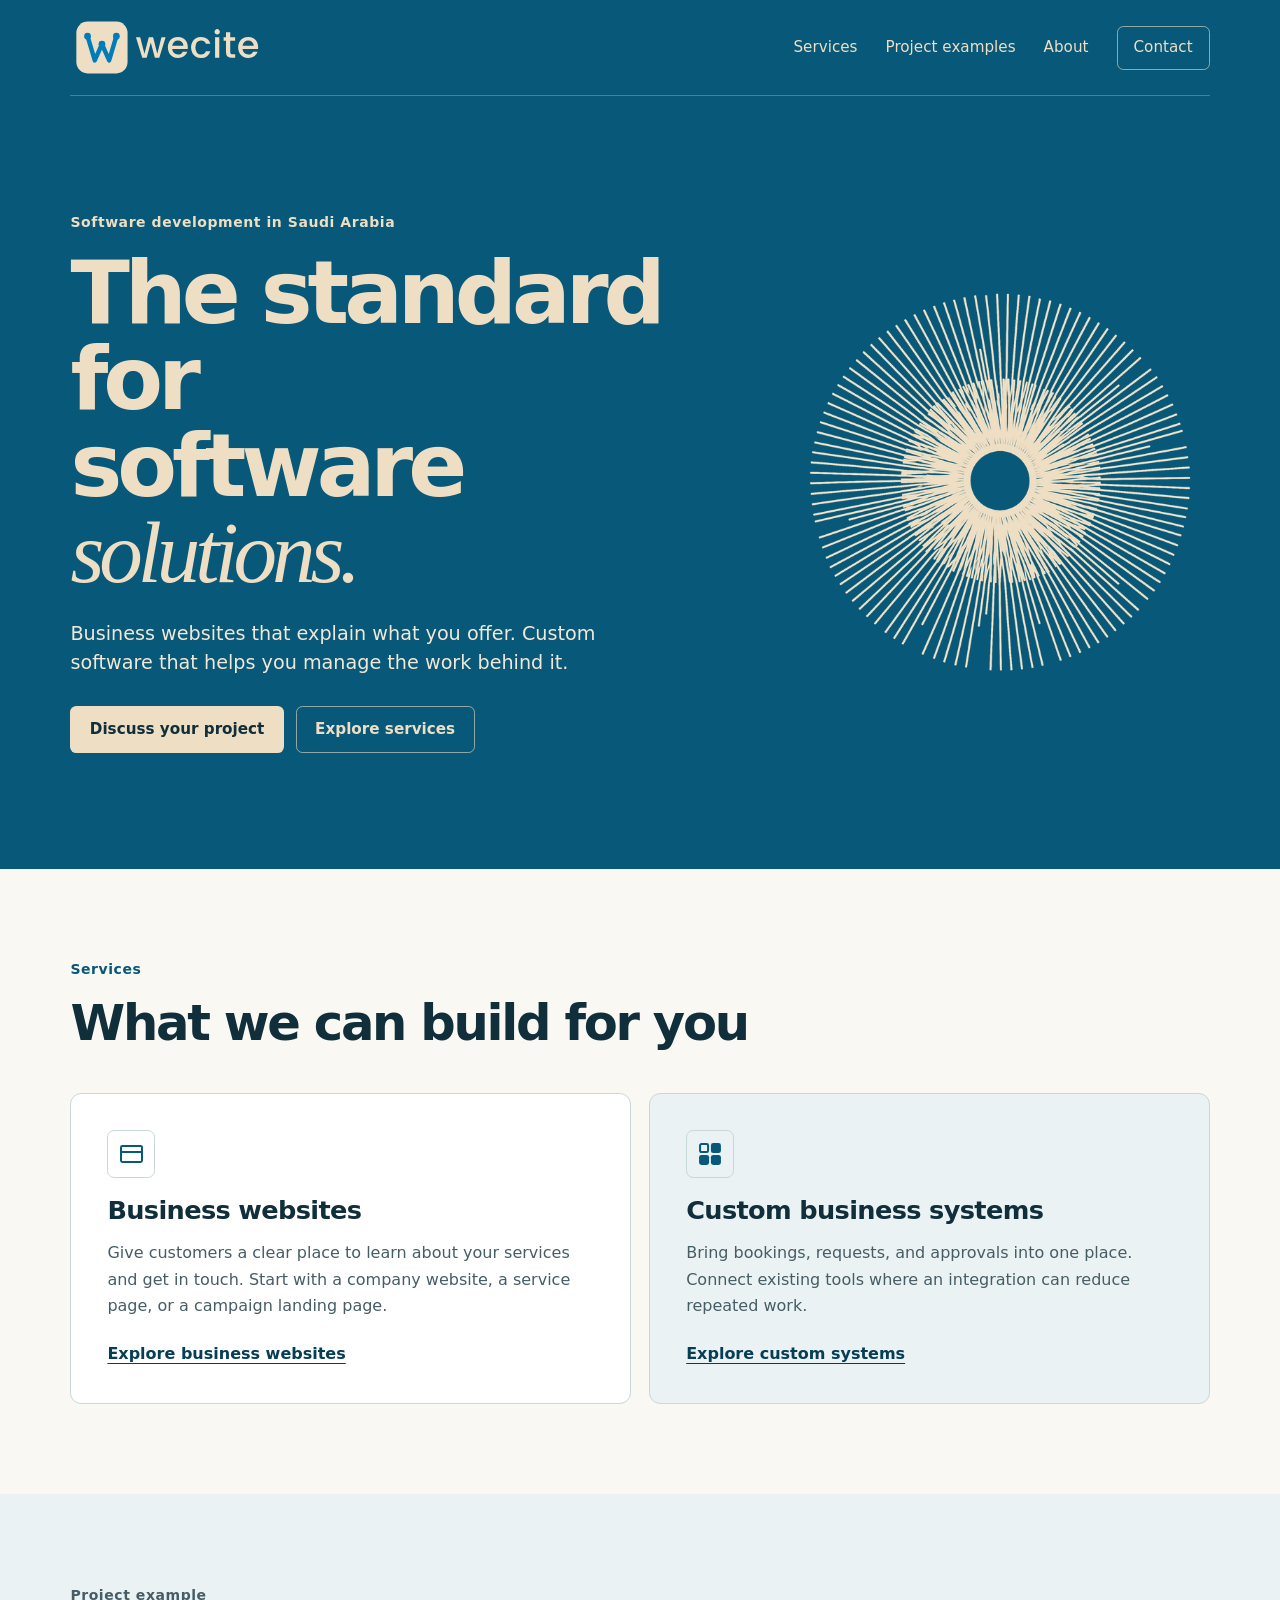
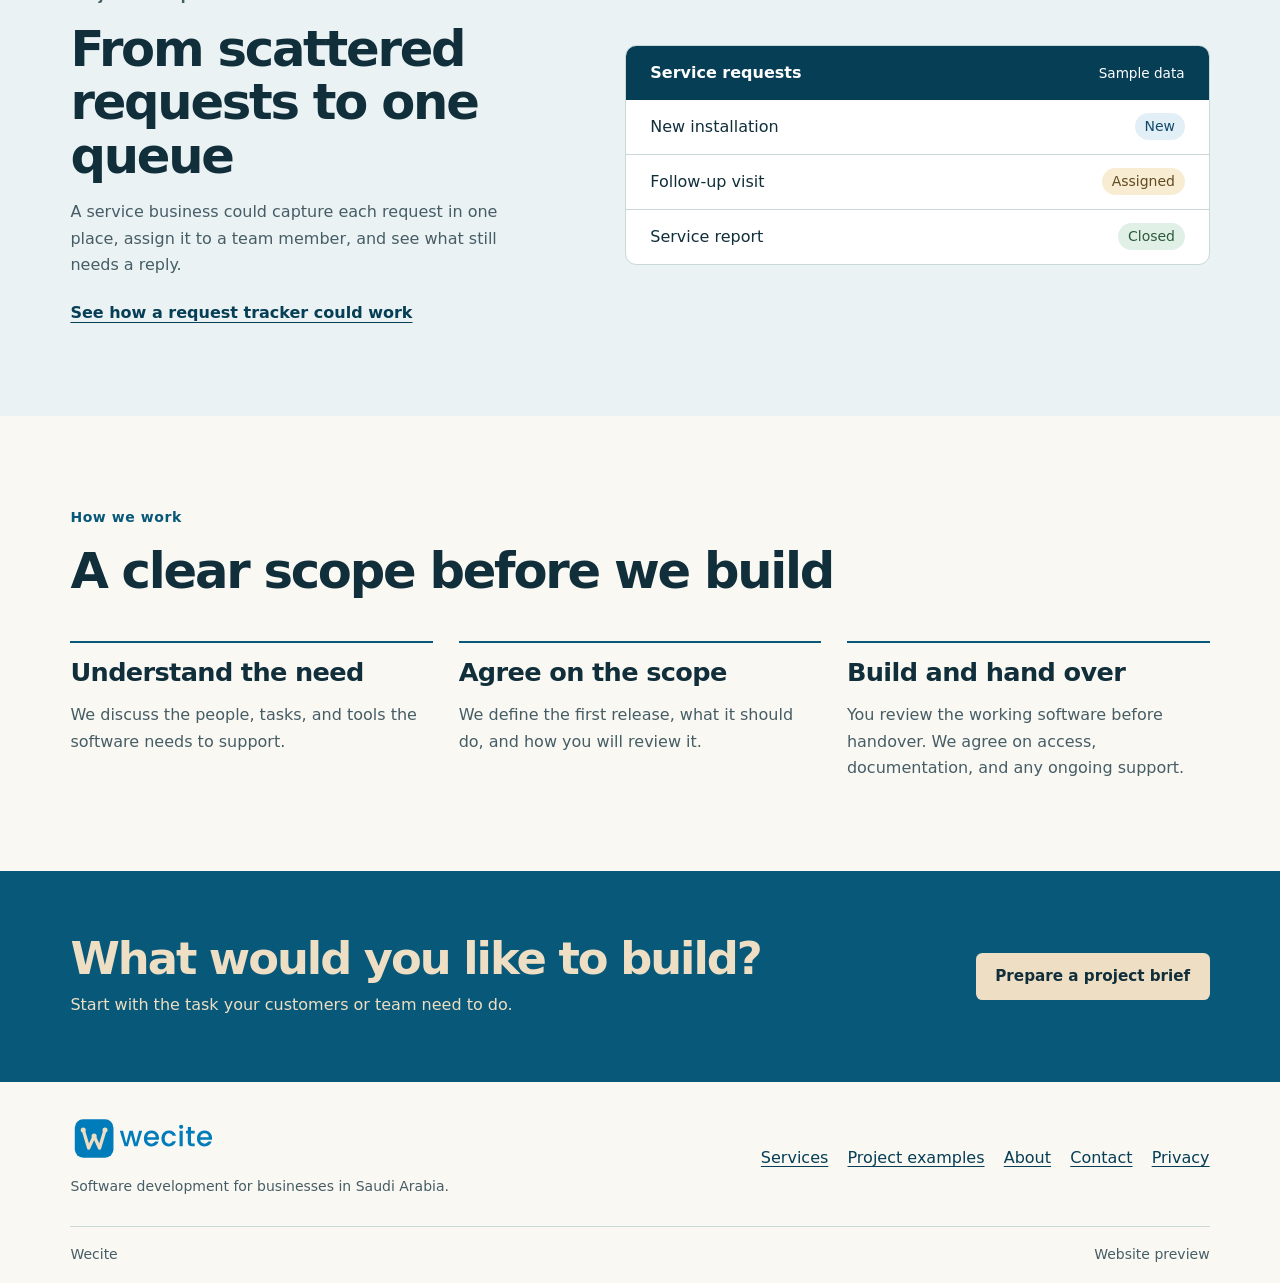
==== index.html @ f078bde3 "Build Wecite website preview" ====
<!doctype html>
<html lang="en">
<head>
  <meta charset="utf-8">
  <meta name="viewport" content="width=device-width, initial-scale=1">
  <title>Wecite | The standard for software solutions</title>
  <meta name="description" content="Business websites and custom software for business owners in Saudi Arabia.">
  <meta name="robots" content="noindex, nofollow">
  <meta name="theme-color" content="#075879">
  <link rel="icon" href="assets/wecite-youtube-icon.svg" type="image/svg+xml">
  <link rel="stylesheet" href="styles.css">
</head>
<body>
  <a class="skip" href="#main">Skip to content</a>
  <header class="masthead">
    <div class="wrap header-row">
      <a class="brand" href="index.html" aria-label="Wecite home"><img src="assets/wecite-wordmark-cream.svg" width="233" height="68" alt="wecite"></a>
      <nav class="site-nav" aria-label="Main navigation"><a href="services.html">Services</a>
        <a href="work.html">Project examples</a>
        <a href="about.html">About</a>
        <a href="contact.html" class="nav-contact">Contact</a></nav>
    </div>
  </header>
  <main id="main" tabindex="-1">
    <section class="hero">
  <div class="wrap hero-grid">
    <div class="hero-copy">
      <p class="eyebrow">Software development in Saudi Arabia</p>
      <h1>The standard for<br> software <em>solutions.</em></h1>
      <p class="lede">Business websites that explain what you offer. Custom software that helps you manage the work behind it.</p>
      <div class="actions">
        <a class="button button-cream" href="contact.html">Discuss your project</a>
        <a class="button button-outline" href="services.html">Explore services</a>
      </div>
    </div>
    <img class="hero-motif" src="assets/radial-motif.webp" width="600" height="600" alt="" fetchpriority="high">
  </div>
</section>

<section class="section">
  <div class="wrap">
    <div class="section-intro">
      <p class="eyebrow">Services</p>
      <h2>What we can build for you</h2>
    </div>
    <div class="service-grid">
      <article class="service-card">
        <div class="service-icon" aria-hidden="true"><span class="browser-icon"></span></div>
        <h3>Business websites</h3>
        <p>Give customers a clear place to learn about your services and get in touch. Start with a company website, a service page, or a campaign landing page.</p>
        <a class="text-link" href="services.html#websites">Explore business websites</a>
      </article>
      <article class="service-card service-card-tint">
        <div class="service-icon" aria-hidden="true"><span class="system-icon"></span></div>
        <h3>Custom business systems</h3>
        <p>Bring bookings, requests, and approvals into one place. Connect existing tools where an integration can reduce repeated work.</p>
        <a class="text-link" href="services.html#systems">Explore custom systems</a>
      </article>
    </div>
  </div>
</section>

<section class="section section-tint">
  <div class="wrap feature-grid">
    <div>
      <p class="eyebrow">Project example</p>
      <h2>From scattered requests to one queue</h2>
      <p>A service business could capture each request in one place, assign it to a team member, and see what still needs a reply.</p>
      <a class="text-link" href="work.html#request-tracker">See how a request tracker could work</a>
    </div>
    <div class="sample-window">
      <div class="sample-title"><span>Service requests</span><span>Sample data</span></div>
      <div class="sample-row"><span>New installation</span><span class="status">New</span></div>
      <div class="sample-row"><span>Follow-up visit</span><span class="status progress">Assigned</span></div>
      <div class="sample-row"><span>Service report</span><span class="status finished">Closed</span></div>
    </div>
  </div>
</section>

<section class="section">
  <div class="wrap">
    <div class="section-intro">
      <p class="eyebrow">How we work</p>
      <h2>A clear scope before we build</h2>
    </div>
    <ol class="process">
      <li><h3>Understand the need</h3><p>We discuss the people, tasks, and tools the software needs to support.</p></li>
      <li><h3>Agree on the scope</h3><p>We define the first release, what it should do, and how you will review it.</p></li>
      <li><h3>Build and hand over</h3><p>You review the working software before handover. We agree on access, documentation, and any ongoing support.</p></li>
    </ol>
  </div>
</section>

<section class="contact-band">
  <div class="wrap band-row">
    <div><h2>What would you like to build?</h2><p>Start with the task your customers or team need to do.</p></div>
    <a class="button button-cream" href="contact.html">Prepare a project brief</a>
  </div>
</section>

  </main>
  <footer class="footer">
    <div class="wrap footer-main">
      <div>
        <a class="brand" href="index.html" aria-label="Wecite home"><img src="assets/wecite-wordmark.svg" width="233" height="68" alt="wecite"></a>
        <p>Software development for businesses in Saudi Arabia.</p>
      </div>
      <nav aria-label="Footer navigation">
        <a href="services.html">Services</a>
        <a href="work.html">Project examples</a>
        <a href="about.html">About</a>
        <a href="contact.html">Contact</a>
        <a href="privacy.html">Privacy</a>
      </nav>
    </div>
    <div class="wrap footer-note"><span>Wecite</span><span>Website preview</span></div>
  </footer>
  
</body>
</html>
---- styles.css ----
:root {
  color-scheme: light;
  --blue: #075879;
  --blue-dark: #063e56;
  --cream: #eedec3;
  --ink: #112e3b;
  --muted: #465d66;
  --paper: #faf8f2;
  --tint: #eaf2f3;
  --line: #c9d7d9;
  --gutter: clamp(1.25rem, 5.5vw, 5rem);
}

* { box-sizing: border-box; }
[hidden] { display: none !important; }
html { scroll-padding-top: 1.5rem; }
body {
  margin: 0;
  color: var(--ink);
  background: var(--paper);
  font: 1rem/1.65 system-ui, -apple-system, BlinkMacSystemFont, "Segoe UI", sans-serif;
}
img { display: block; max-width: 100%; height: auto; }
a { color: inherit; }
button, input, textarea, select { font: inherit; }
:focus-visible { outline: 3px solid currentColor; outline-offset: 4px; }
.skip {
  position: fixed;
  z-index: 2;
  top: .75rem;
  left: .75rem;
  padding: .5rem 1rem;
  background: var(--cream);
  transform: translateY(-160%);
}
.skip:focus { transform: none; }
.wrap { width: min(100% - var(--gutter) * 2, 75rem); margin-inline: auto; }
.measure > * { max-width: 45rem; }
h1, h2, h3 { font-weight: 600; line-height: 1.08; letter-spacing: -.045em; margin: 0; }
h1 { font-size: clamp(2.65rem, 6vw, 5.15rem); }
h2 { font-size: clamp(2rem, 4vw, 3.1rem); }
h3 { font-size: clamp(1.3rem, 2vw, 1.65rem); letter-spacing: -.025em; }
p { margin: 1rem 0 0; }
.eyebrow {
  margin: 0 0 1rem;
  color: var(--blue);
  font-size: .875rem;
  font-weight: 650;
  letter-spacing: .04em;
}
.lede { max-width: 33rem; font-size: clamp(1.1rem, 1.5vw, 1.35rem); line-height: 1.5; }
.actions { display: flex; align-items: flex-start; flex-wrap: wrap; gap: .75rem; margin-top: 1.75rem; }
.button {
  display: inline-flex;
  justify-content: center;
  align-items: center;
  min-height: 2.85rem;
  padding: .65rem 1.15rem;
  border: 1px solid transparent;
  border-radius: .4rem;
  background: var(--blue);
  color: white;
  text-decoration: none;
  font-size: .95rem;
  font-weight: 650;
  text-align: center;
  cursor: pointer;
}
.button:hover { background: var(--blue-dark); }
.button-cream { background: var(--cream); color: var(--ink); }
.button-cream:hover { background: #fff2dc; }
.button-outline { background: transparent; border-color: #eedec398; color: var(--cream); }
.button-outline:hover { background: #ffffff17; }
.button-light-outline { background: transparent; border-color: var(--blue); color: var(--blue-dark); }
.button-light-outline:hover { background: var(--tint); }
.text-link {
  display: inline-block;
  margin-top: 1.35rem;
  color: var(--blue-dark);
  font-weight: 650;
  text-underline-offset: .23em;
  text-decoration-thickness: 1px;
}
.text-link:hover { text-decoration-thickness: 2px; }

.masthead, .hero, .contact-band { background: var(--blue); color: var(--cream); }
.header-row {
  display: flex;
  align-items: center;
  justify-content: space-between;
  flex-wrap: wrap;
  gap: 1rem 1.8rem;
  min-height: 6rem;
  padding-block: 1rem;
  border-bottom: 1px solid #eedec34d;
}
.brand { display: inline-flex; }
.brand img { width: clamp(9.25rem, 17vw, 12.25rem); }
.site-nav { display: flex; align-items: center; flex-wrap: wrap; gap: .25rem clamp(.85rem, 2.2vw, 1.75rem); }
.site-nav a { display: inline-flex; align-items: center; min-height: 2.75rem; font-size: .95rem; text-underline-offset: .3em; text-decoration: none; }
.site-nav a:hover, .site-nav [aria-current] { text-decoration: underline; }
.site-nav .nav-contact { border: 1px solid #eedec398; border-radius: .4rem; padding-inline: 1rem; }

.hero-grid {
  display: grid;
  grid-template-columns: minmax(0, 1.22fr) minmax(0, .78fr);
  align-items: center;
  gap: clamp(2rem, 5vw, 5rem);
  padding-block: clamp(4rem, 9vw, 8rem);
}
.hero h1 { max-width: 42rem; font-size: clamp(2.8rem, 6.8vw, 6.45rem); line-height: .99; letter-spacing: -.058em; }
.hero em { font-family: Georgia, "Times New Roman", serif; font-weight: 400; white-space: nowrap; }
.hero .eyebrow { color: var(--cream); }
.hero .lede { color: #f2e8d7; margin-top: 1.5rem; }
.hero-motif { width: 100%; max-width: 27rem; justify-self: end; }

.page-hero { padding-block: clamp(3rem, 7vw, 6rem); background: var(--tint); border-bottom: 1px solid var(--line); }
.page-hero .lede { color: var(--muted); }
.section { padding-block: clamp(3.2rem, 7vw, 6rem); }
.section-tint { background: var(--tint); }
.section-intro { margin-bottom: clamp(1.5rem, 4vw, 2.65rem); }
.service-grid { display: grid; grid-template-columns: repeat(2, minmax(0, 1fr)); gap: 1.15rem; }
.service-card, .detail-box, .brief-panel {
  border: 1px solid var(--line);
  border-radius: .7rem;
  background: #fff;
  padding: clamp(1.4rem, 3vw, 2.25rem);
}
.service-card-tint { background: var(--tint); }
.service-card p, .feature-grid p, .detail-grid p, .process p, .brief-aside p { color: var(--muted); }
.service-icon {
  display: grid;
  place-items: center;
  inline-size: 3rem;
  block-size: 3rem;
  margin-bottom: 1.15rem;
  border: 1px solid var(--line);
  border-radius: .45rem;
  color: var(--blue);
}
.browser-icon { width: 1.45rem; height: 1.15rem; border: 2px solid; border-radius: .15rem; }
.browser-icon::before { content: ""; display: block; margin-top: .25rem; border-top: 2px solid; }
.system-icon { width: .62rem; height: .62rem; border: 2px solid; border-radius: .15rem; box-shadow: .74rem 0 currentColor, 0 .74rem currentColor, .74rem .74rem currentColor; transform: translate(-.37rem, -.37rem); }
.feature-grid, .detail-grid, .contact-grid {
  display: grid;
  grid-template-columns: minmax(0, .9fr) minmax(0, 1.1fr);
  align-items: start;
  gap: clamp(1.75rem, 6vw, 5rem);
}
.feature-grid { align-items: center; }
.sample-window { background: white; border: 1px solid var(--line); border-radius: .7rem; overflow: hidden; }
.sample-title, .sample-row {
  display: flex;
  justify-content: space-between;
  align-items: center;
  gap: .5rem;
  padding: .85rem clamp(.85rem, 3vw, 1.5rem);
}
.sample-title { background: var(--blue-dark); color: white; font-weight: 600; }
.sample-title span:last-child { font-size: .85rem; font-weight: 400; }
.sample-row + .sample-row { border-top: 1px solid var(--line); }
.status { border-radius: 1rem; background: #e3eff7; color: #124a6b; padding: .12rem .6rem; font-size: .875rem; }
.status.progress { background: #f8ecd3; color: #614a21; }
.status.finished { background: #e1f0e6; color: #2c5a3b; }
.process { list-style: none; display: grid; grid-template-columns: repeat(3, minmax(0, 1fr)); gap: 1.6rem; margin: 0; padding: 0; }
.process li { border-top: 2px solid var(--blue); padding-top: 1rem; }
.plain-list { margin: 1rem 0 0; padding-left: 1.3rem; }
.plain-list li + li { margin-top: .6rem; }

details { border-bottom: 1px solid var(--line); padding-block: .95rem; }
details:first-of-type { margin-top: 1.25rem; border-top: 1px solid var(--line); }
summary { cursor: pointer; font-weight: 650; padding-block: .2rem; }
details p { color: var(--muted); margin-top: .45rem; }
.prose h2 { font-size: clamp(1.45rem, 2.5vw, 2rem); }
.prose p + h2 { margin-top: 2rem; }
.contact-grid { grid-template-columns: minmax(0, .67fr) minmax(0, 1.33fr); }
.brief-aside h2, .brief-panel h2 { font-size: clamp(1.6rem, 3vw, 2.25rem); }
.brief-panel form { margin-top: 1.4rem; }
label { display: block; margin-bottom: .3rem; font-weight: 650; }
label span { font-weight: 400; color: var(--muted); }
input, select, textarea {
  width: 100%;
  min-height: 2.85rem;
  color: var(--ink);
  background: white;
  border: 1px solid #80959d;
  border-radius: .35rem;
  padding: .55rem .75rem;
  margin-bottom: 1rem;
}
textarea { display: block; resize: vertical; }
.brief-panel .actions { margin-top: .2rem; }
.brief-status { color: var(--blue-dark); }
#brief-output { margin-bottom: 0; }
#brief-output-label { margin-top: 1rem; }
.band-row { display: flex; align-items: center; justify-content: space-between; flex-wrap: wrap; gap: 1.5rem; padding-block: clamp(2.6rem, 5vw, 4rem); }
.band-row h2 { font-size: clamp(1.9rem, 4vw, 2.8rem); }
.band-row p { margin-top: .5rem; }
.footer { padding-top: 2.25rem; }
.footer-main { display: flex; flex-wrap: wrap; align-items: center; justify-content: space-between; gap: 1.4rem; padding-bottom: 1.75rem; }
.footer .brand img { width: 9.25rem; }
.footer nav { display: flex; flex-wrap: wrap; gap: .65rem 1.2rem; }
.footer nav a { color: var(--blue-dark); text-underline-offset: .2em; }
.footer-main p, .footer-note { color: var(--muted); font-size: .875rem; }
.footer-main p { margin-top: .5rem; }
.footer-note { display: flex; gap: 1rem; flex-wrap: wrap; justify-content: space-between; border-top: 1px solid var(--line); padding-block: 1rem; }

@media (max-width: 47rem) {
  .header-row { padding-bottom: .65rem; }
  .hero-grid, .feature-grid, .detail-grid, .contact-grid { grid-template-columns: 1fr; }
  .hero-grid { padding-block: 3.25rem 2.5rem; gap: 1.85rem; }
  .hero-motif { max-width: min(17rem, 66%); justify-self: center; }
}

@media (max-width: 37rem) {
  .site-nav { width: 100%; }
  .site-nav .nav-contact { padding-inline: .6rem; }
  .service-grid, .process { grid-template-columns: 1fr; }
}
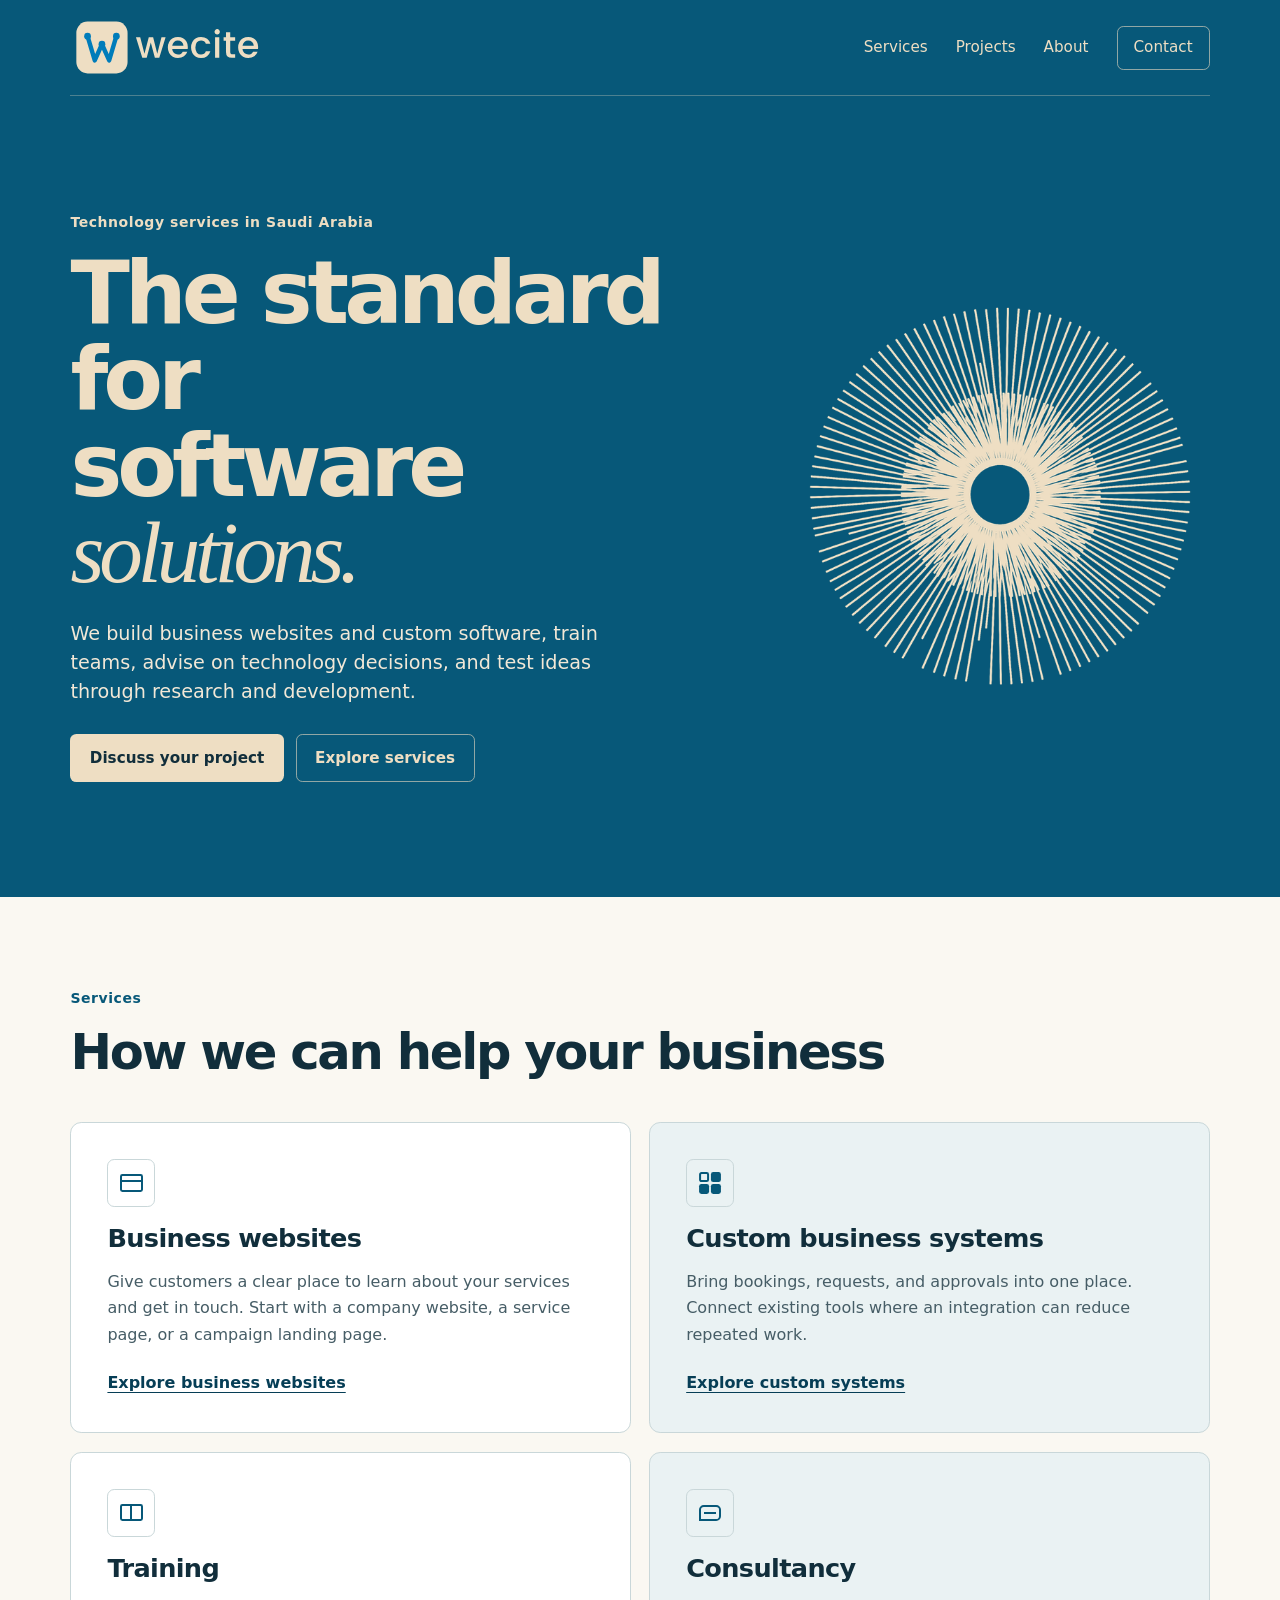
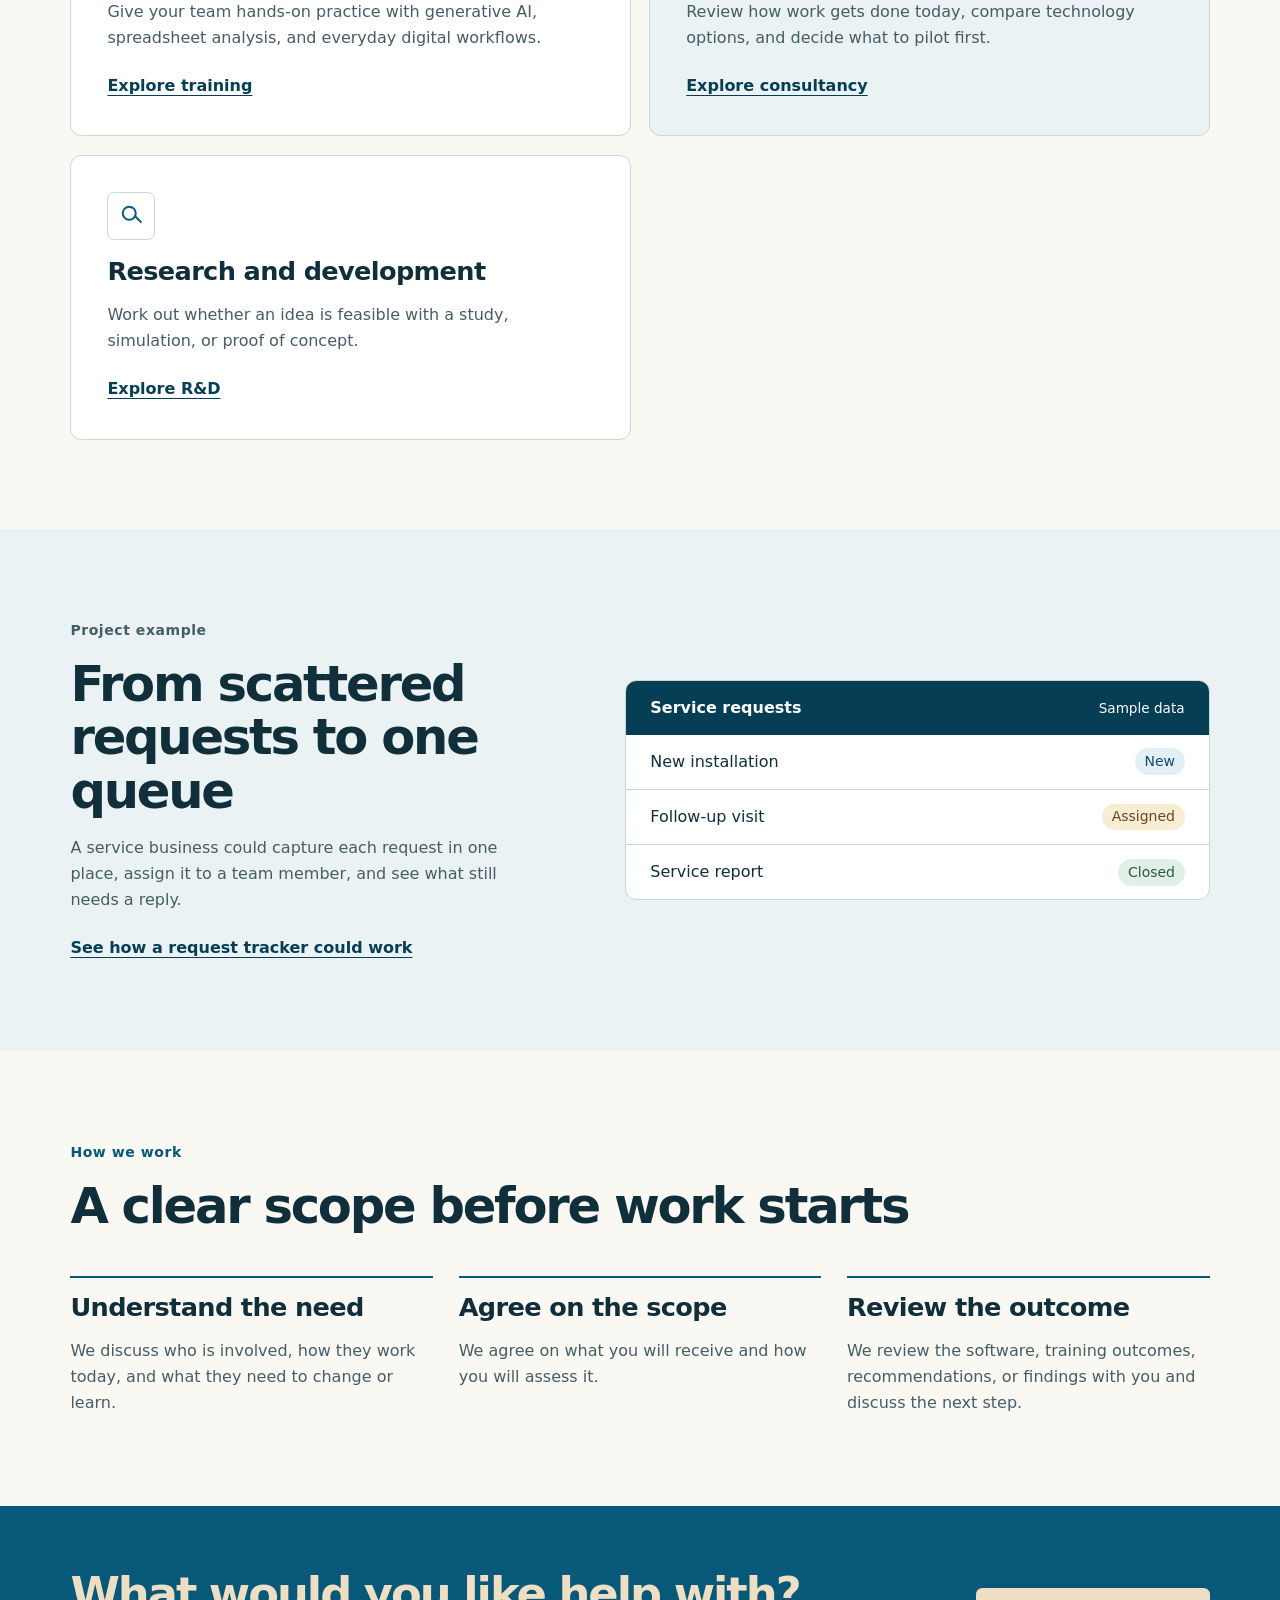
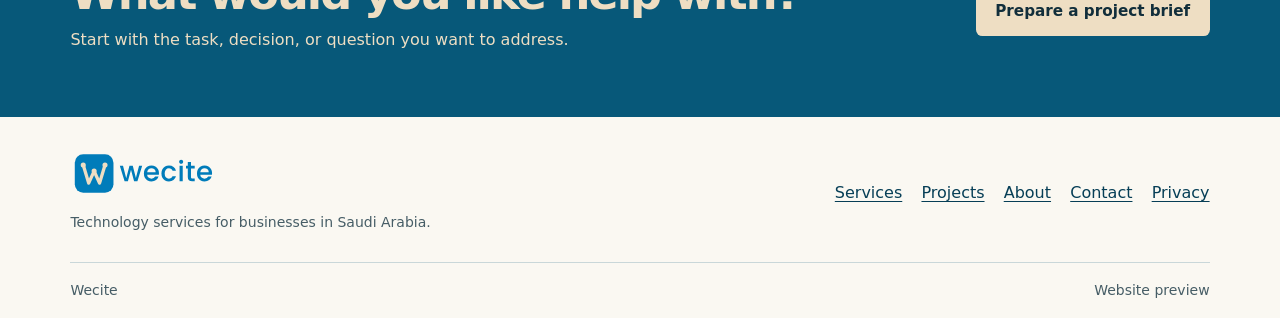
==== commit d90fcada: "Add training, consultancy, and R&D services" ====
--- a/index.html
+++ b/index.html
@@ -4,7 +4,7 @@
   <meta charset="utf-8">
   <meta name="viewport" content="width=device-width, initial-scale=1">
   <title>Wecite | The standard for software solutions</title>
-  <meta name="description" content="Business websites and custom software for business owners in Saudi Arabia.">
+  <meta name="description" content="Business websites, custom software, training, consultancy, and R&amp;D in Saudi Arabia.">
   <meta name="robots" content="noindex, nofollow">
   <meta name="theme-color" content="#075879">
   <link rel="icon" href="assets/wecite-youtube-icon.svg" type="image/svg+xml">
@@ -16,7 +16,7 @@
     <div class="wrap header-row">
       <a class="brand" href="index.html" aria-label="Wecite home"><img src="assets/wecite-wordmark-cream.svg" width="233" height="68" alt="wecite"></a>
       <nav class="site-nav" aria-label="Main navigation"><a href="services.html">Services</a>
-        <a href="work.html">Project examples</a>
+        <a href="work.html">Projects</a>
         <a href="about.html">About</a>
         <a href="contact.html" class="nav-contact">Contact</a></nav>
     </div>
@@ -25,9 +25,9 @@
     <section class="hero">
   <div class="wrap hero-grid">
     <div class="hero-copy">
-      <p class="eyebrow">Software development in Saudi Arabia</p>
+      <p class="eyebrow">Technology services in Saudi Arabia</p>
       <h1>The standard for<br> software <em>solutions.</em></h1>
-      <p class="lede">Business websites that explain what you offer. Custom software that helps you manage the work behind it.</p>
+      <p class="lede">We build business websites and custom software, train teams, advise on technology decisions, and test ideas through research and development.</p>
       <div class="actions">
         <a class="button button-cream" href="contact.html">Discuss your project</a>
         <a class="button button-outline" href="services.html">Explore services</a>
@@ -41,7 +41,7 @@
   <div class="wrap">
     <div class="section-intro">
       <p class="eyebrow">Services</p>
-      <h2>What we can build for you</h2>
+      <h2>How we can help your business</h2>
     </div>
     <div class="service-grid">
       <article class="service-card">
@@ -55,6 +55,24 @@
         <h3>Custom business systems</h3>
         <p>Bring bookings, requests, and approvals into one place. Connect existing tools where an integration can reduce repeated work.</p>
         <a class="text-link" href="services.html#systems">Explore custom systems</a>
+      </article>
+      <article class="service-card">
+        <div class="service-icon" aria-hidden="true"><span class="training-icon"></span></div>
+        <h3>Training</h3>
+        <p>Give your team hands-on practice with generative AI, spreadsheet analysis, and everyday digital workflows.</p>
+        <a class="text-link" href="services.html#training">Explore training</a>
+      </article>
+      <article class="service-card service-card-tint">
+        <div class="service-icon" aria-hidden="true"><span class="consultancy-icon"></span></div>
+        <h3>Consultancy</h3>
+        <p>Review how work gets done today, compare technology options, and decide what to pilot first.</p>
+        <a class="text-link" href="services.html#consultancy">Explore consultancy</a>
+      </article>
+      <article class="service-card">
+        <div class="service-icon" aria-hidden="true"><span class="research-icon"></span></div>
+        <h3>Research and development</h3>
+        <p>Work out whether an idea is feasible with a study, simulation, or proof of concept.</p>
+        <a class="text-link" href="services.html#research">Explore R&amp;D</a>
       </article>
     </div>
   </div>
@@ -81,19 +99,19 @@
   <div class="wrap">
     <div class="section-intro">
       <p class="eyebrow">How we work</p>
-      <h2>A clear scope before we build</h2>
+      <h2>A clear scope before work starts</h2>
     </div>
     <ol class="process">
-      <li><h3>Understand the need</h3><p>We discuss the people, tasks, and tools the software needs to support.</p></li>
-      <li><h3>Agree on the scope</h3><p>We define the first release, what it should do, and how you will review it.</p></li>
-      <li><h3>Build and hand over</h3><p>You review the working software before handover. We agree on access, documentation, and any ongoing support.</p></li>
+      <li><h3>Understand the need</h3><p>We discuss who is involved, how they work today, and what they need to change or learn.</p></li>
+      <li><h3>Agree on the scope</h3><p>We agree on what you will receive and how you will assess it.</p></li>
+      <li><h3>Review the outcome</h3><p>We review the software, training outcomes, recommendations, or findings with you and discuss the next step.</p></li>
     </ol>
   </div>
 </section>
 
 <section class="contact-band">
   <div class="wrap band-row">
-    <div><h2>What would you like to build?</h2><p>Start with the task your customers or team need to do.</p></div>
+    <div><h2>What would you like help with?</h2><p>Start with the task, decision, or question you want to address.</p></div>
     <a class="button button-cream" href="contact.html">Prepare a project brief</a>
   </div>
 </section>
@@ -103,11 +121,11 @@
     <div class="wrap footer-main">
       <div>
         <a class="brand" href="index.html" aria-label="Wecite home"><img src="assets/wecite-wordmark.svg" width="233" height="68" alt="wecite"></a>
-        <p>Software development for businesses in Saudi Arabia.</p>
+        <p>Technology services for businesses in Saudi Arabia.</p>
       </div>
       <nav aria-label="Footer navigation">
         <a href="services.html">Services</a>
-        <a href="work.html">Project examples</a>
+        <a href="work.html">Projects</a>
         <a href="about.html">About</a>
         <a href="contact.html">Contact</a>
         <a href="privacy.html">Privacy</a>
--- a/styles.css
+++ b/styles.css
@@ -141,6 +141,12 @@
 .browser-icon { width: 1.45rem; height: 1.15rem; border: 2px solid; border-radius: .15rem; }
 .browser-icon::before { content: ""; display: block; margin-top: .25rem; border-top: 2px solid; }
 .system-icon { width: .62rem; height: .62rem; border: 2px solid; border-radius: .15rem; box-shadow: .74rem 0 currentColor, 0 .74rem currentColor, .74rem .74rem currentColor; transform: translate(-.37rem, -.37rem); }
+.training-icon { width: 1.4rem; height: 1.1rem; border: 2px solid; border-radius: .15rem; }
+.training-icon::before { content: ""; display: block; height: 100%; border-left: 2px solid; margin-left: calc(50% - 1px); }
+.consultancy-icon { width: 1.4rem; height: 1rem; border: 2px solid; border-radius: .3rem .3rem .3rem 0; }
+.consultancy-icon::after { content: ""; display: block; width: .72rem; margin: .32rem auto; border-top: 2px solid; }
+.research-icon { width: .95rem; height: .95rem; border: 2px solid; border-radius: 50%; transform: translate(-.14rem, -.14rem); }
+.research-icon::after { content: ""; display: block; width: .54rem; border-top: 2px solid; transform: translate(.63rem, .66rem) rotate(45deg); }
 .feature-grid, .detail-grid, .contact-grid {
   display: grid;
   grid-template-columns: minmax(0, .9fr) minmax(0, 1.1fr);
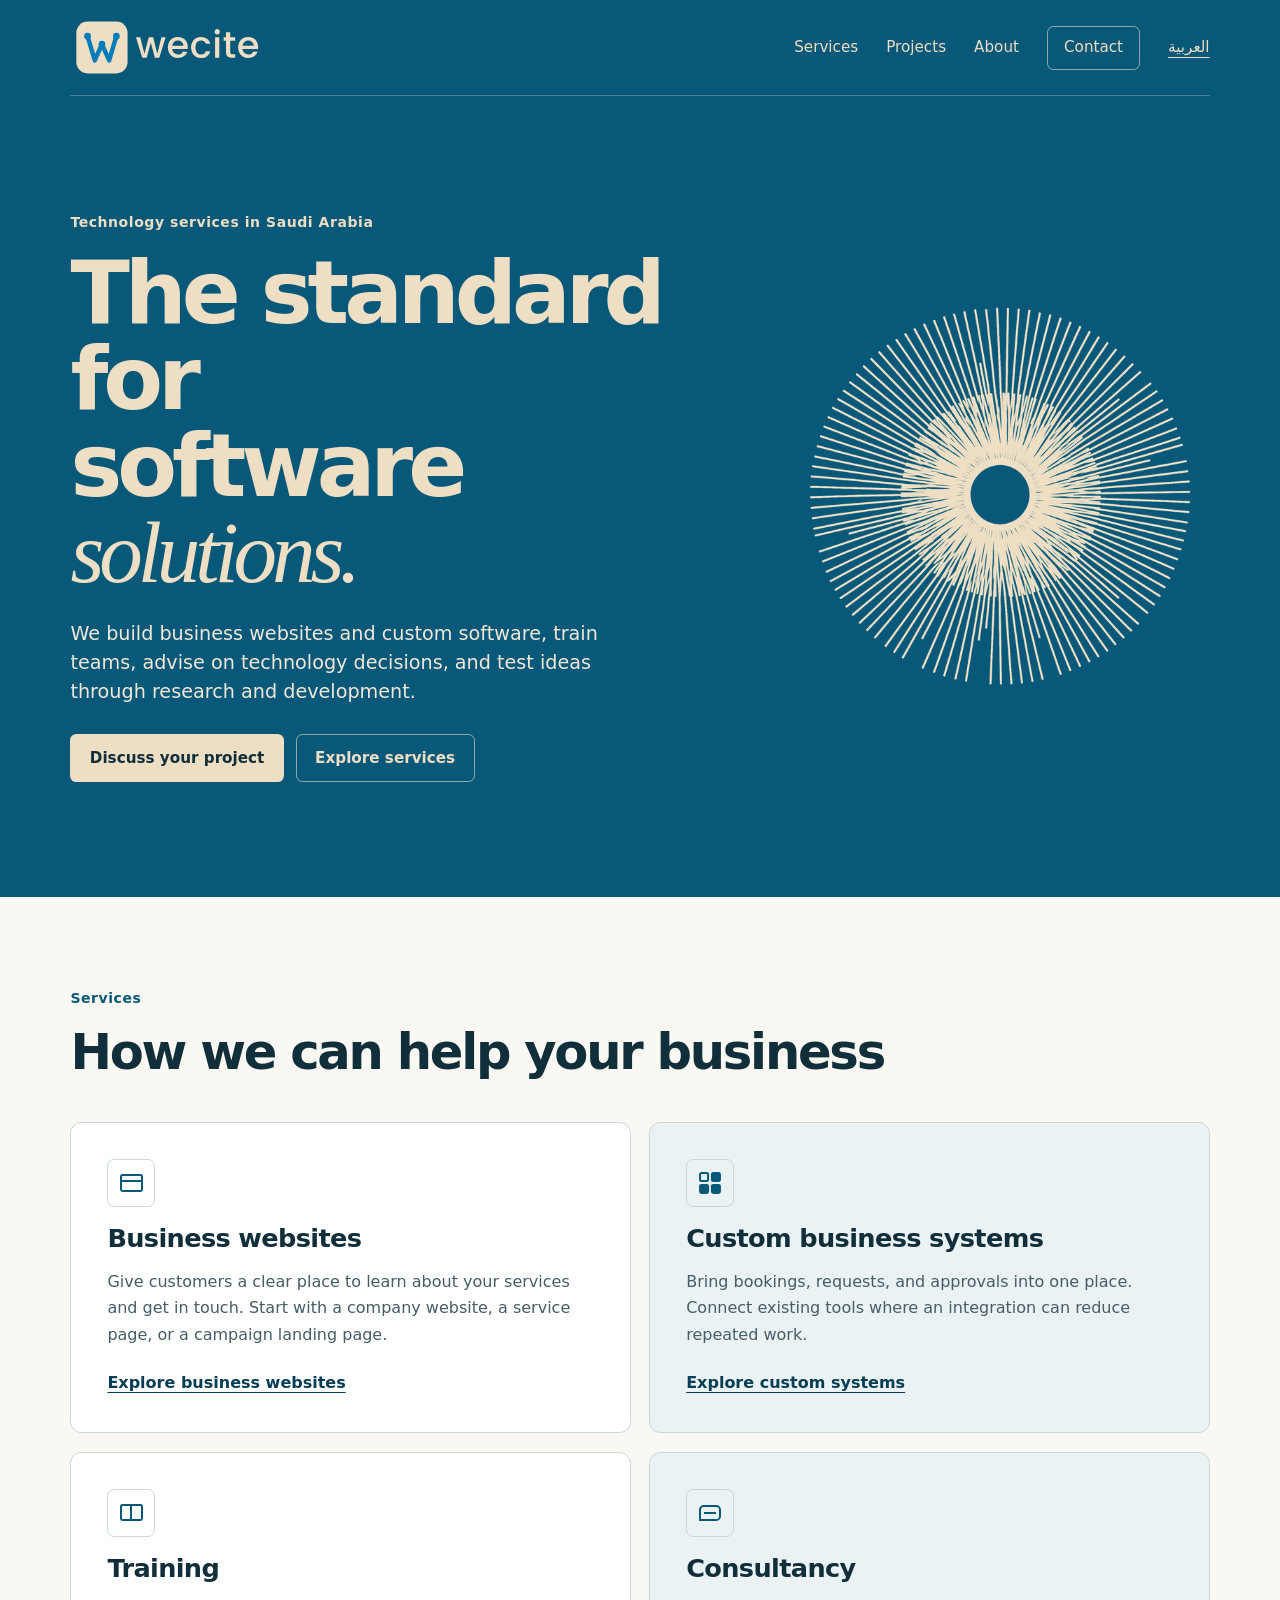
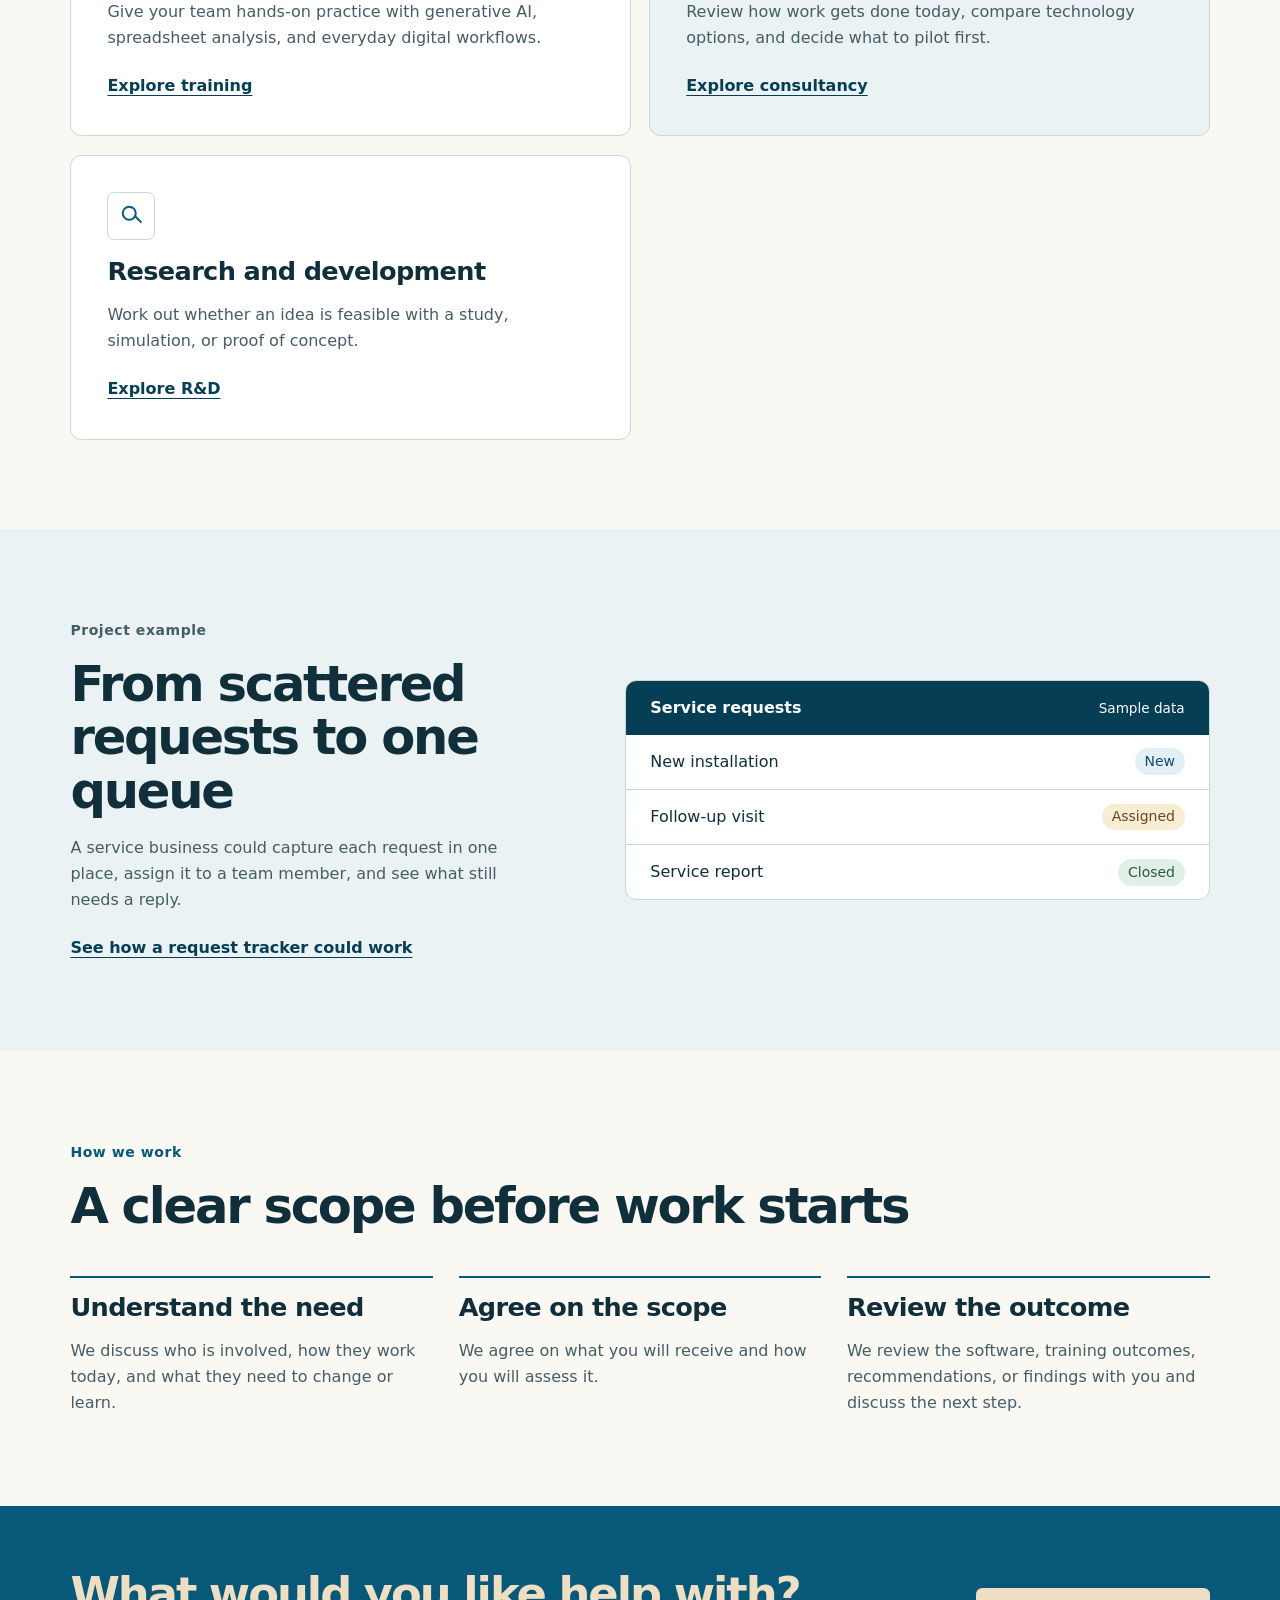
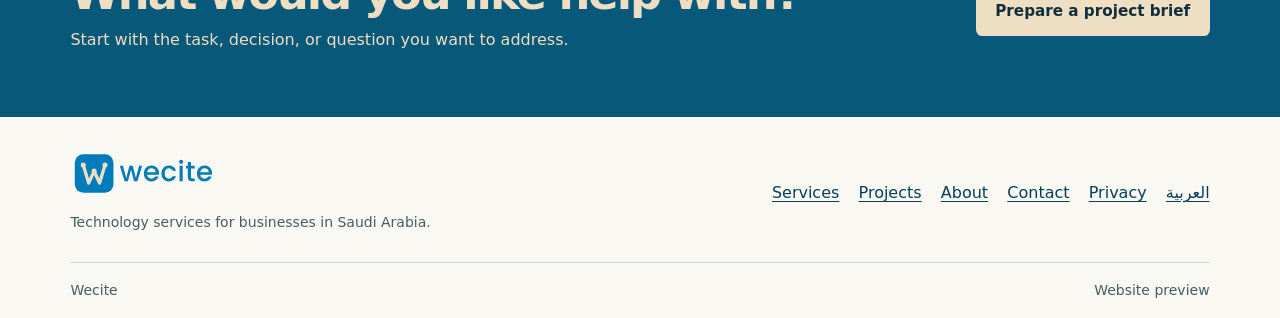
==== commit ade0fe32: "Publish Arabic website pages" ====
--- a/index.html
+++ b/index.html
@@ -1,5 +1,5 @@
 <!doctype html>
-<html lang="en">
+<html lang="en" dir="ltr">
 <head>
   <meta charset="utf-8">
   <meta name="viewport" content="width=device-width, initial-scale=1">
@@ -14,11 +14,12 @@
   <a class="skip" href="#main">Skip to content</a>
   <header class="masthead">
     <div class="wrap header-row">
-      <a class="brand" href="index.html" aria-label="Wecite home"><img src="assets/wecite-wordmark-cream.svg" width="233" height="68" alt="wecite"></a>
+      <a class="brand" href="index.html" aria-label="Wecite home"><img src="assets/wecite-wordmark-cream.svg" width="233" height="68" alt=""></a>
       <nav class="site-nav" aria-label="Main navigation"><a href="services.html">Services</a>
         <a href="work.html">Projects</a>
         <a href="about.html">About</a>
-        <a href="contact.html" class="nav-contact">Contact</a></nav>
+        <a href="contact.html" class="nav-contact">Contact</a>
+        <a href="ar.html" class="language-switch" lang="ar" hreflang="ar">العربية</a></nav>
     </div>
   </header>
   <main id="main" tabindex="-1">
@@ -120,16 +121,15 @@
   <footer class="footer">
     <div class="wrap footer-main">
       <div>
-        <a class="brand" href="index.html" aria-label="Wecite home"><img src="assets/wecite-wordmark.svg" width="233" height="68" alt="wecite"></a>
+        <a class="brand" href="index.html" aria-label="Wecite home"><img src="assets/wecite-wordmark.svg" width="233" height="68" alt=""></a>
         <p>Technology services for businesses in Saudi Arabia.</p>
       </div>
-      <nav aria-label="Footer navigation">
-        <a href="services.html">Services</a>
+      <nav aria-label="Footer navigation"><a href="services.html">Services</a>
         <a href="work.html">Projects</a>
         <a href="about.html">About</a>
         <a href="contact.html">Contact</a>
         <a href="privacy.html">Privacy</a>
-      </nav>
+        <a href="ar.html" lang="ar" hreflang="ar">العربية</a></nav>
     </div>
     <div class="wrap footer-note"><span>Wecite</span><span>Website preview</span></div>
   </footer>
--- a/styles.css
+++ b/styles.css
@@ -28,7 +28,7 @@
   position: fixed;
   z-index: 2;
   top: .75rem;
-  left: .75rem;
+  inset-inline-start: .75rem;
   padding: .5rem 1rem;
   background: var(--cream);
   transform: translateY(-160%);
@@ -100,6 +100,7 @@
 .site-nav a { display: inline-flex; align-items: center; min-height: 2.75rem; font-size: .95rem; text-underline-offset: .3em; text-decoration: none; }
 .site-nav a:hover, .site-nav [aria-current] { text-decoration: underline; }
 .site-nav .nav-contact { border: 1px solid #eedec398; border-radius: .4rem; padding-inline: 1rem; }
+.site-nav .language-switch { text-decoration: underline; }
 
 .hero-grid {
   display: grid;
@@ -170,7 +171,7 @@
 .status.finished { background: #e1f0e6; color: #2c5a3b; }
 .process { list-style: none; display: grid; grid-template-columns: repeat(3, minmax(0, 1fr)); gap: 1.6rem; margin: 0; padding: 0; }
 .process li { border-top: 2px solid var(--blue); padding-top: 1rem; }
-.plain-list { margin: 1rem 0 0; padding-left: 1.3rem; }
+.plain-list { margin: 1rem 0 0; padding-inline-start: 1.3rem; }
 .plain-list li + li { margin-top: .6rem; }
 
 details { border-bottom: 1px solid var(--line); padding-block: .95rem; }
@@ -211,6 +212,11 @@
 .footer-main p { margin-top: .5rem; }
 .footer-note { display: flex; gap: 1rem; flex-wrap: wrap; justify-content: space-between; border-top: 1px solid var(--line); padding-block: 1rem; }
 
+:lang(ar) { font-family: system-ui, "Geeza Pro", Tahoma, sans-serif; }
+:lang(ar) :is(h1, h2, h3, .hero h1, .eyebrow) { letter-spacing: normal; }
+:lang(ar) :is(h1, h2, h3, .hero h1) { line-height: 1.25; }
+:lang(ar) .hero h1 { font-size: clamp(2.6rem, 6vw, 5.65rem); }
+
 @media (max-width: 47rem) {
   .header-row { padding-bottom: .65rem; }
   .hero-grid, .feature-grid, .detail-grid, .contact-grid { grid-template-columns: 1fr; }
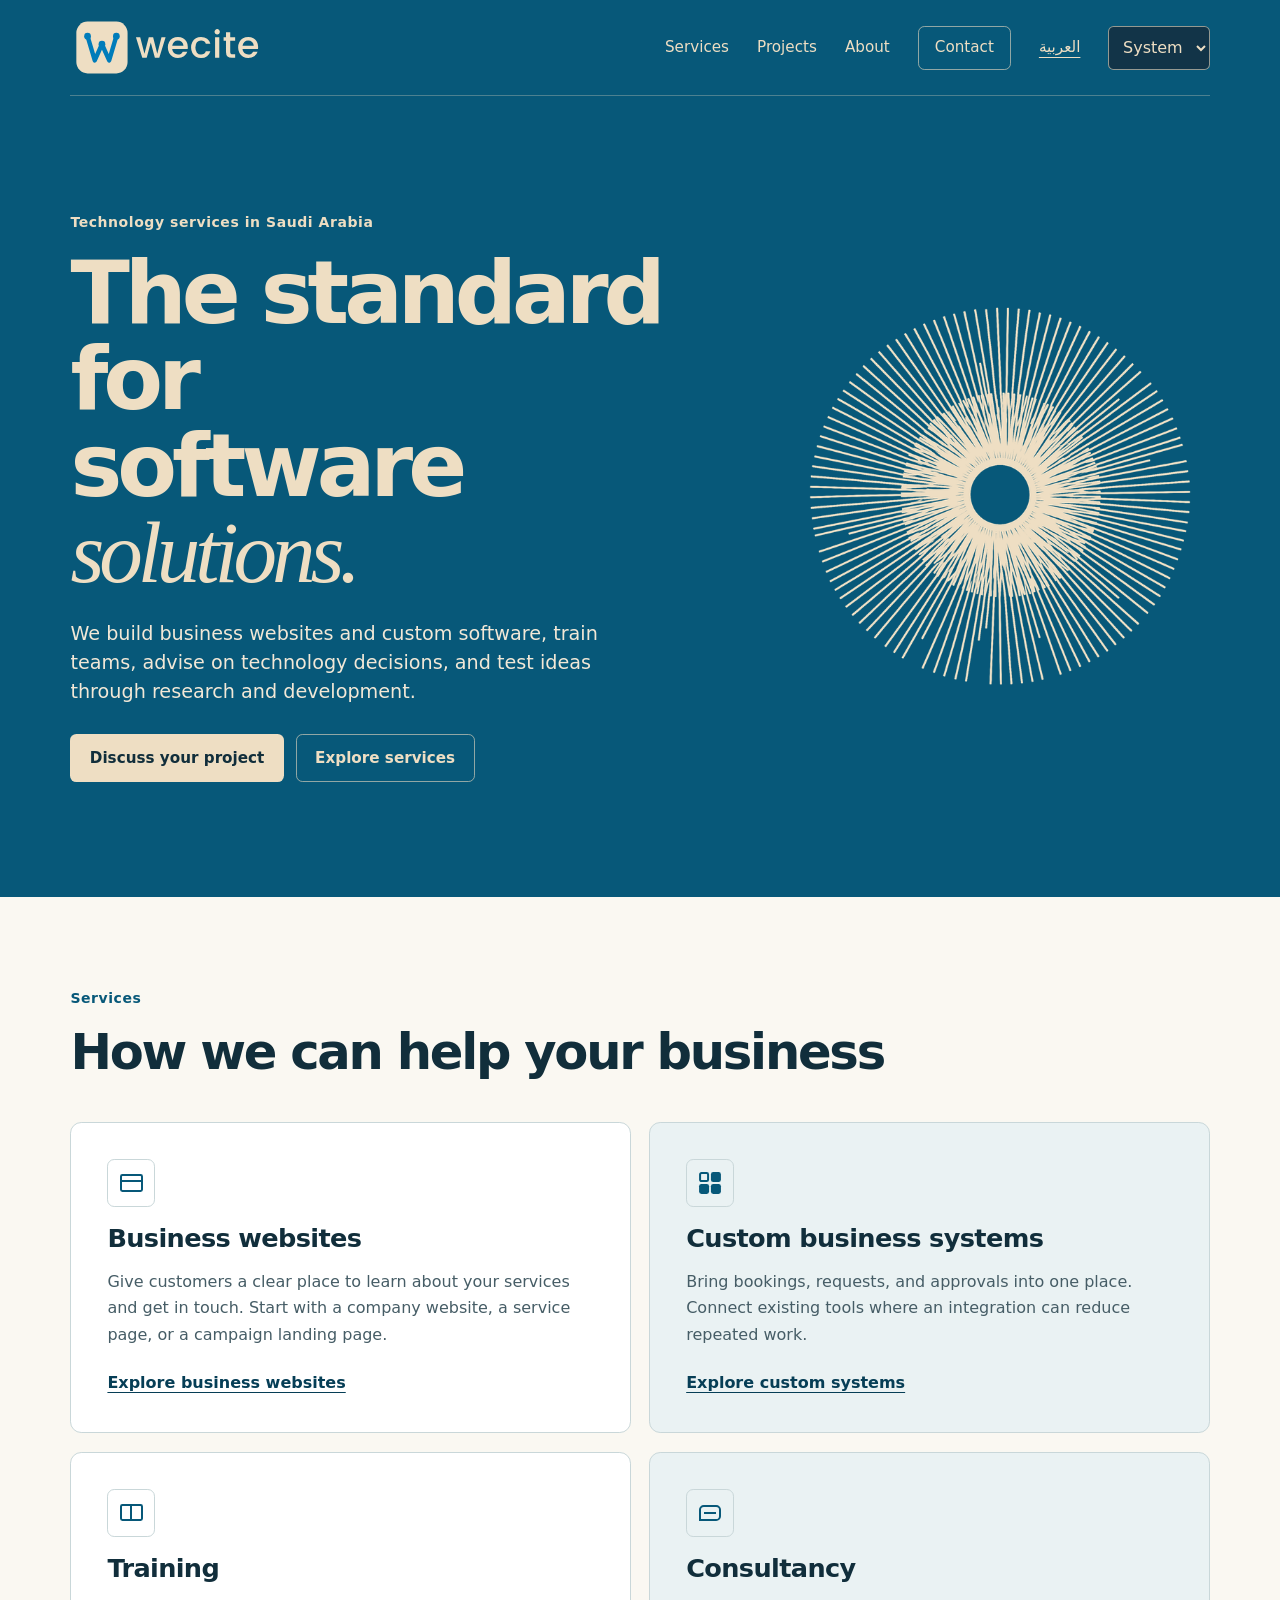
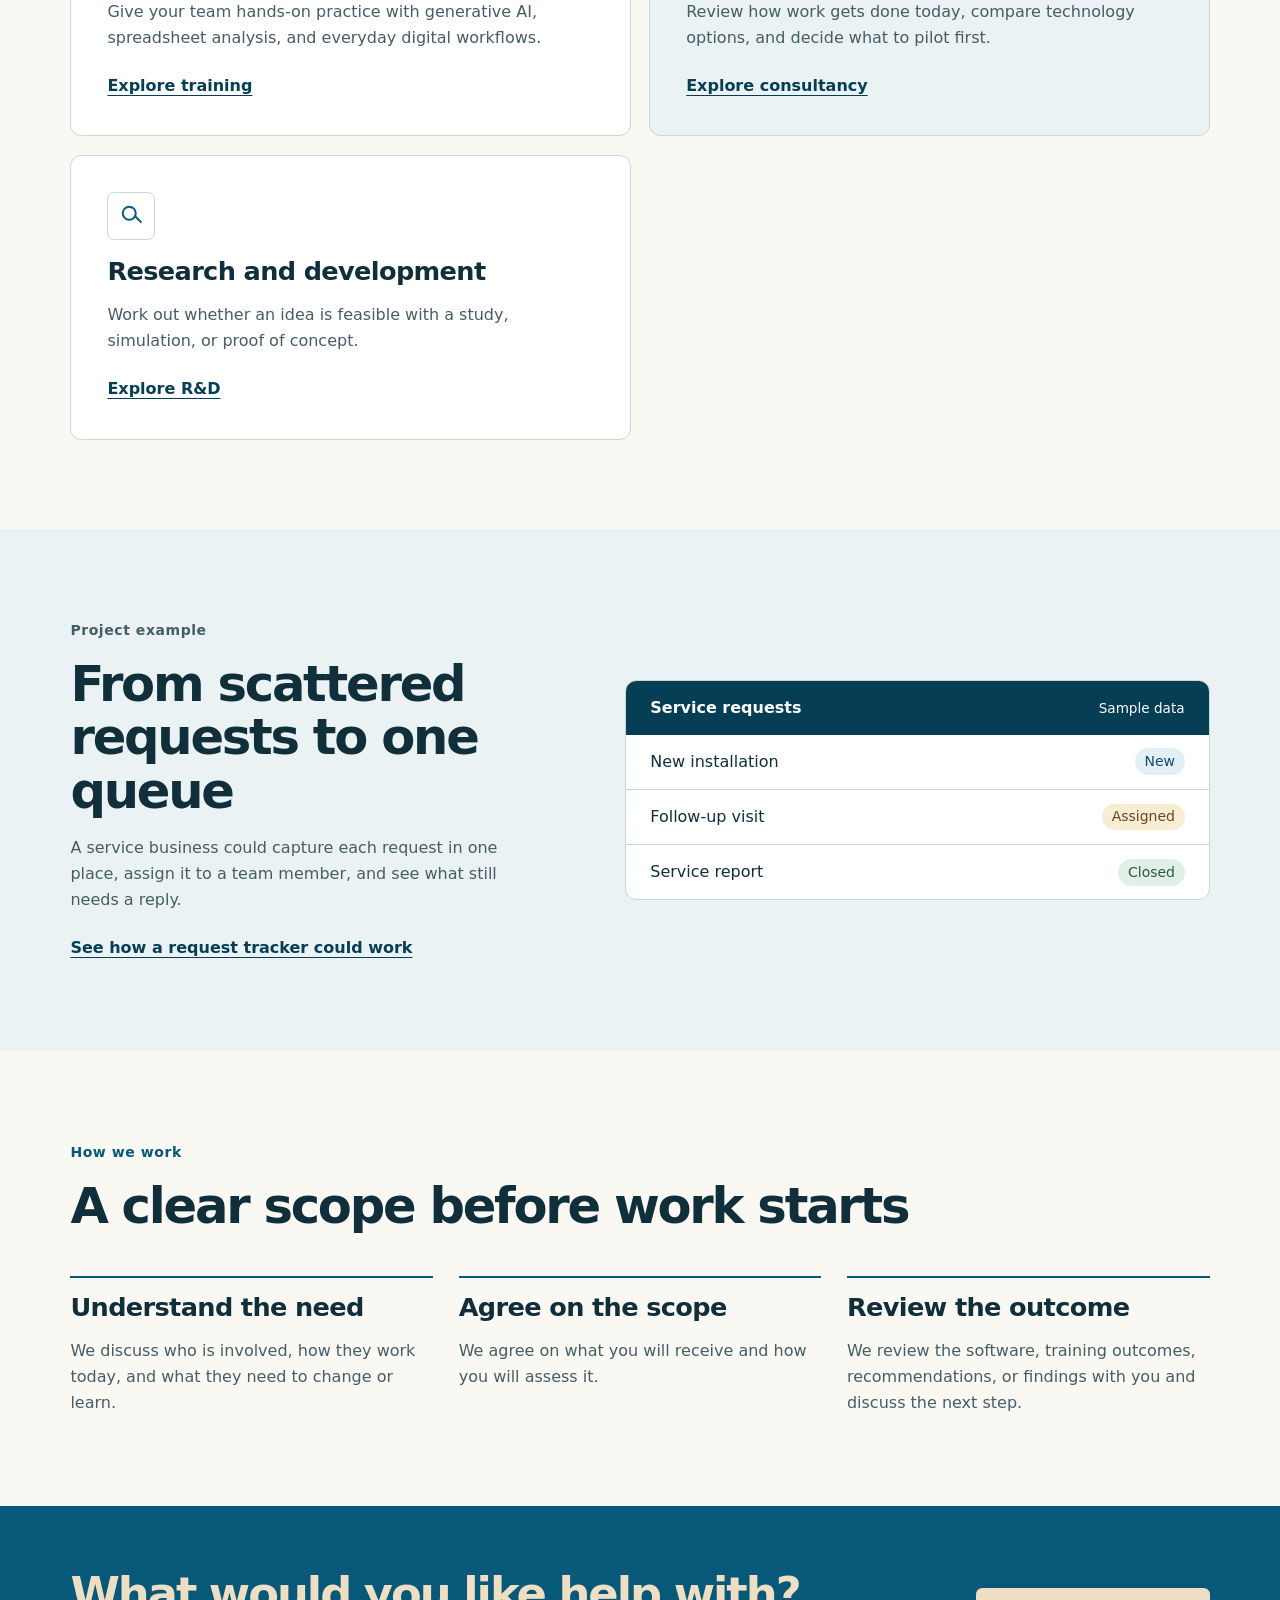
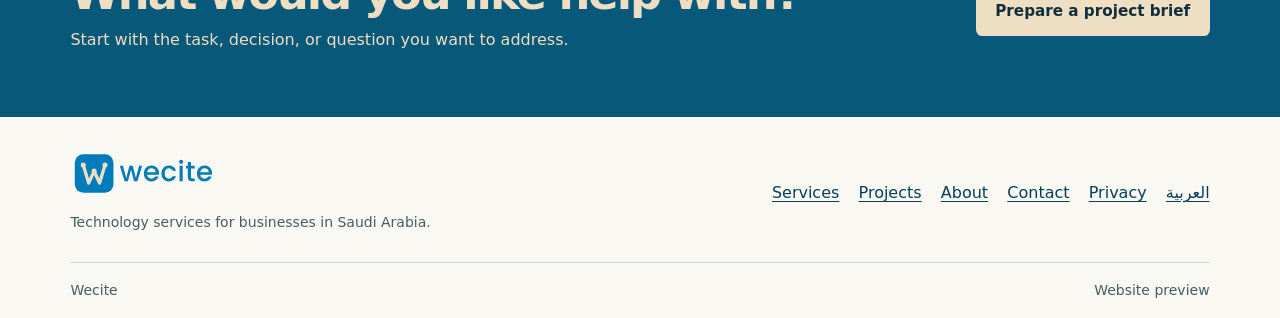
==== commit 9224dfff: "Add accessible color theme selector" ====
--- a/index.html
+++ b/index.html
@@ -9,6 +9,7 @@
   <meta name="theme-color" content="#075879">
   <link rel="icon" href="assets/wecite-youtube-icon.svg" type="image/svg+xml">
   <link rel="stylesheet" href="styles.css">
+  <script src="theme.js"></script>
 </head>
 <body>
   <a class="skip" href="#main">Skip to content</a>
@@ -19,7 +20,13 @@
         <a href="work.html">Projects</a>
         <a href="about.html">About</a>
         <a href="contact.html" class="nav-contact">Contact</a>
-        <a href="ar.html" class="language-switch" lang="ar" hreflang="ar">العربية</a></nav>
+        <a href="ar.html" class="language-switch" lang="ar" hreflang="ar">العربية</a>
+        <select class="theme-select" aria-label="Color theme" hidden>
+          <option value="system">System</option>
+          <option value="light">Light</option>
+          <option value="dark">Dark</option>
+        </select>
+      </nav>
     </div>
   </header>
   <main id="main" tabindex="-1">
@@ -121,7 +128,10 @@
   <footer class="footer">
     <div class="wrap footer-main">
       <div>
-        <a class="brand" href="index.html" aria-label="Wecite home"><img src="assets/wecite-wordmark.svg" width="233" height="68" alt=""></a>
+        <a class="brand" href="index.html" aria-label="Wecite home">
+          <img class="footer-logo-light" src="assets/wecite-wordmark.svg" width="233" height="68" alt="">
+          <img class="footer-logo-dark" src="assets/wecite-wordmark-cream.svg" width="233" height="68" alt="">
+        </a>
         <p>Technology services for businesses in Saudi Arabia.</p>
       </div>
       <nav aria-label="Footer navigation"><a href="services.html">Services</a>
--- a/styles.css
+++ b/styles.css
@@ -1,15 +1,25 @@
 :root {
-  color-scheme: light;
+  color-scheme: light dark;
   --blue: #075879;
   --blue-dark: #063e56;
   --cream: #eedec3;
-  --ink: #112e3b;
-  --muted: #465d66;
-  --paper: #faf8f2;
-  --tint: #eaf2f3;
-  --line: #c9d7d9;
+  --ink: light-dark(#112e3b, #edf3f6);
+  --muted: light-dark(#465d66, #bacbd3);
+  --paper: light-dark(#faf8f2, #111c24);
+  --tint: light-dark(#eaf2f3, #172731);
+  --surface: light-dark(#ffffff, #1d303c);
+  --line: light-dark(#c9d7d9, #3e5865);
+  --field-line: light-dark(#80959d, #78929f);
+  --accent: light-dark(#075879, #91d4f0);
+  --link: light-dark(#063e56, #a7dff5);
+  --brand-background: light-dark(#075879, #123448);
+  --primary: light-dark(#075879, #236486);
+  --primary-hover: light-dark(#063e56, #215674);
   --gutter: clamp(1.25rem, 5.5vw, 5rem);
 }
+
+:root[data-theme="light"] { color-scheme: light; }
+:root[data-theme="dark"] { color-scheme: dark; }
 
 * { box-sizing: border-box; }
 [hidden] { display: none !important; }
@@ -31,6 +41,7 @@
   inset-inline-start: .75rem;
   padding: .5rem 1rem;
   background: var(--cream);
+  color: #112e3b;
   transform: translateY(-160%);
 }
 .skip:focus { transform: none; }
@@ -43,7 +54,7 @@
 p { margin: 1rem 0 0; }
 .eyebrow {
   margin: 0 0 1rem;
-  color: var(--blue);
+  color: var(--accent);
   font-size: .875rem;
   font-weight: 650;
   letter-spacing: .04em;
@@ -58,7 +69,7 @@
   padding: .65rem 1.15rem;
   border: 1px solid transparent;
   border-radius: .4rem;
-  background: var(--blue);
+  background: var(--primary);
   color: white;
   text-decoration: none;
   font-size: .95rem;
@@ -66,24 +77,24 @@
   text-align: center;
   cursor: pointer;
 }
-.button:hover { background: var(--blue-dark); }
-.button-cream { background: var(--cream); color: var(--ink); }
+.button:hover { background: var(--primary-hover); }
+.button-cream { background: var(--cream); color: #112e3b; }
 .button-cream:hover { background: #fff2dc; }
 .button-outline { background: transparent; border-color: #eedec398; color: var(--cream); }
 .button-outline:hover { background: #ffffff17; }
-.button-light-outline { background: transparent; border-color: var(--blue); color: var(--blue-dark); }
+.button-light-outline { background: transparent; border-color: var(--accent); color: var(--link); }
 .button-light-outline:hover { background: var(--tint); }
 .text-link {
   display: inline-block;
   margin-top: 1.35rem;
-  color: var(--blue-dark);
+  color: var(--link);
   font-weight: 650;
   text-underline-offset: .23em;
   text-decoration-thickness: 1px;
 }
 .text-link:hover { text-decoration-thickness: 2px; }
 
-.masthead, .hero, .contact-band { background: var(--blue); color: var(--cream); }
+.masthead, .hero, .contact-band { background: var(--brand-background); color: var(--cream); }
 .header-row {
   display: flex;
   align-items: center;
@@ -100,6 +111,17 @@
 .site-nav a { display: inline-flex; align-items: center; min-height: 2.75rem; font-size: .95rem; text-underline-offset: .3em; text-decoration: none; }
 .site-nav a:hover, .site-nav [aria-current] { text-decoration: underline; }
 .site-nav .nav-contact { border: 1px solid #eedec398; border-radius: .4rem; padding-inline: 1rem; }
+.site-nav .theme-select {
+  width: auto;
+  min-height: 2.75rem;
+  margin: 0;
+  padding: .4rem .6rem;
+  border-color: #eedec398;
+  background: var(--brand-background);
+  color: var(--cream);
+  color-scheme: dark;
+  cursor: pointer;
+}
 .site-nav .language-switch { text-decoration: underline; }
 
 .hero-grid {
@@ -124,7 +146,7 @@
 .service-card, .detail-box, .brief-panel {
   border: 1px solid var(--line);
   border-radius: .7rem;
-  background: #fff;
+  background: var(--surface);
   padding: clamp(1.4rem, 3vw, 2.25rem);
 }
 .service-card-tint { background: var(--tint); }
@@ -137,7 +159,7 @@
   margin-bottom: 1.15rem;
   border: 1px solid var(--line);
   border-radius: .45rem;
-  color: var(--blue);
+  color: var(--accent);
 }
 .browser-icon { width: 1.45rem; height: 1.15rem; border: 2px solid; border-radius: .15rem; }
 .browser-icon::before { content: ""; display: block; margin-top: .25rem; border-top: 2px solid; }
@@ -155,7 +177,7 @@
   gap: clamp(1.75rem, 6vw, 5rem);
 }
 .feature-grid { align-items: center; }
-.sample-window { background: white; border: 1px solid var(--line); border-radius: .7rem; overflow: hidden; }
+.sample-window { background: var(--surface); border: 1px solid var(--line); border-radius: .7rem; overflow: hidden; }
 .sample-title, .sample-row {
   display: flex;
   justify-content: space-between;
@@ -166,11 +188,11 @@
 .sample-title { background: var(--blue-dark); color: white; font-weight: 600; }
 .sample-title span:last-child { font-size: .85rem; font-weight: 400; }
 .sample-row + .sample-row { border-top: 1px solid var(--line); }
-.status { border-radius: 1rem; background: #e3eff7; color: #124a6b; padding: .12rem .6rem; font-size: .875rem; }
-.status.progress { background: #f8ecd3; color: #614a21; }
-.status.finished { background: #e1f0e6; color: #2c5a3b; }
+.status { border-radius: 1rem; background: light-dark(#e3eff7, #233f52); color: light-dark(#124a6b, #c0e5fa); padding: .12rem .6rem; font-size: .875rem; }
+.status.progress { background: light-dark(#f8ecd3, #483c2b); color: light-dark(#614a21, #f5dfa9); }
+.status.finished { background: light-dark(#e1f0e6, #284537); color: light-dark(#2c5a3b, #c6edd3); }
 .process { list-style: none; display: grid; grid-template-columns: repeat(3, minmax(0, 1fr)); gap: 1.6rem; margin: 0; padding: 0; }
-.process li { border-top: 2px solid var(--blue); padding-top: 1rem; }
+.process li { border-top: 2px solid var(--accent); padding-top: 1rem; }
 .plain-list { margin: 1rem 0 0; padding-inline-start: 1.3rem; }
 .plain-list li + li { margin-top: .6rem; }
 
@@ -189,15 +211,15 @@
   width: 100%;
   min-height: 2.85rem;
   color: var(--ink);
-  background: white;
-  border: 1px solid #80959d;
+  background: var(--surface);
+  border: 1px solid var(--field-line);
   border-radius: .35rem;
   padding: .55rem .75rem;
   margin-bottom: 1rem;
 }
 textarea { display: block; resize: vertical; }
 .brief-panel .actions { margin-top: .2rem; }
-.brief-status { color: var(--blue-dark); }
+.brief-status { color: var(--link); }
 #brief-output { margin-bottom: 0; }
 #brief-output-label { margin-top: 1rem; }
 .band-row { display: flex; align-items: center; justify-content: space-between; flex-wrap: wrap; gap: 1.5rem; padding-block: clamp(2.6rem, 5vw, 4rem); }
@@ -206,8 +228,15 @@
 .footer { padding-top: 2.25rem; }
 .footer-main { display: flex; flex-wrap: wrap; align-items: center; justify-content: space-between; gap: 1.4rem; padding-bottom: 1.75rem; }
 .footer .brand img { width: 9.25rem; }
+.footer .footer-logo-dark,
+:root[data-theme="dark"] .footer .footer-logo-light { display: none; }
+:root[data-theme="dark"] .footer .footer-logo-dark { display: block; }
+@media (prefers-color-scheme: dark) {
+  :root:not([data-theme]) .footer .footer-logo-light { display: none; }
+  :root:not([data-theme]) .footer .footer-logo-dark { display: block; }
+}
 .footer nav { display: flex; flex-wrap: wrap; gap: .65rem 1.2rem; }
-.footer nav a { color: var(--blue-dark); text-underline-offset: .2em; }
+.footer nav a { color: var(--link); text-underline-offset: .2em; }
 .footer-main p, .footer-note { color: var(--muted); font-size: .875rem; }
 .footer-main p { margin-top: .5rem; }
 .footer-note { display: flex; gap: 1rem; flex-wrap: wrap; justify-content: space-between; border-top: 1px solid var(--line); padding-block: 1rem; }
